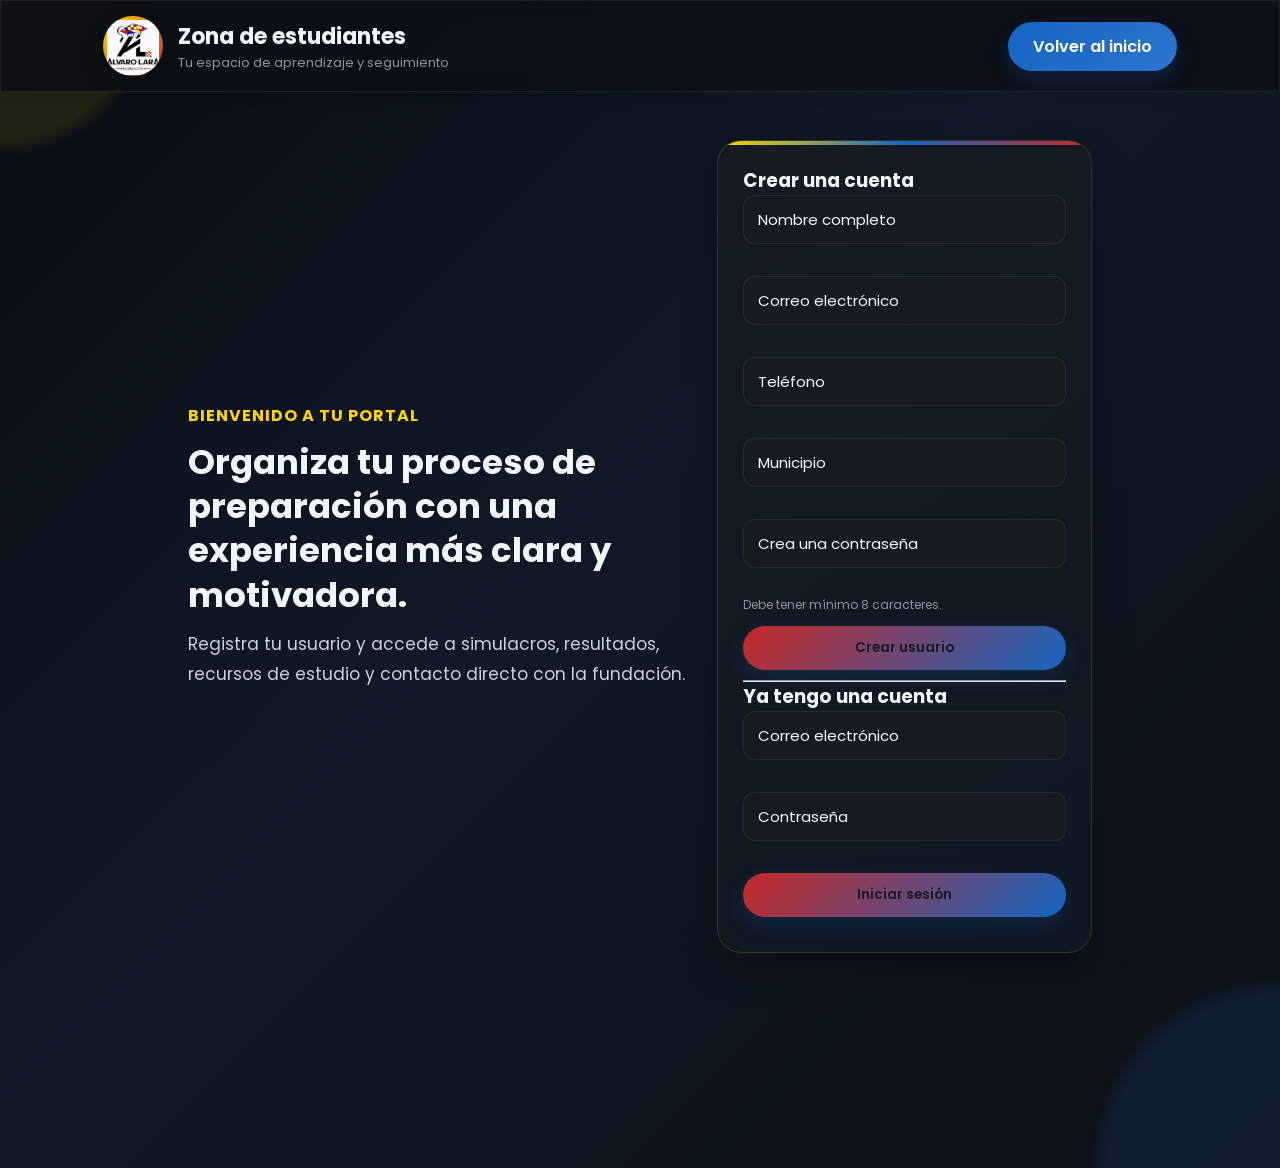
==== formulario.html @ b6578b0f "Primer commit" ====
<!DOCTYPE html>
<html lang="es">
<head>
    <meta charset="UTF-8">
    <meta name="viewport" content="width=device-width, initial-scale=1.0">
    <title>Mi Zona - Fundación Álvaro Lara</title>
    <link rel="stylesheet" href="style.css">
    <link href="https://fonts.googleapis.com/css2?family=Poppins:wght@300;400;500;600;700;800&display=swap" rel="stylesheet">
</head>
<body class="pagina-navegacion">

    <header class="header-navegacion">
        <div class="brand">
            <div class="brand-mark">
                <img src="imagenes/logo.png" alt="Fundación Álvaro Lara">
            </div>
            <div>
                <h1>Zona de estudiantes</h1>
                <p>Tu espacio de aprendizaje y seguimiento</p>
            </div>
        </div>

        <a href="Index.html" class="btn-nav">Volver al inicio</a>
    </header>

    <main class="dashboard-shell">

        <section class="hero-panel">
            <div class="hero-copy">
                <span>Bienvenido a tu portal</span>
                <h2>Organiza tu proceso de preparación con una experiencia más clara y motivadora.</h2>
                <p>Registra tu usuario y accede a simulacros, resultados, recursos de estudio y contacto directo con la fundación.</p>
            </div>

            <div class="registro-card">
                <h3>Crear una cuenta</h3>
                <form id="form-registro" class="form-registro">
                    <div class="input-group">
                        <input type="text" name="nombre" placeholder="Nombre completo">
                        <p class="field-error" data-error-for="nombre"></p>
                    </div>
                    <div class="input-group">
                        <input type="email" name="email" placeholder="Correo electrónico">
                        <p class="field-error" data-error-for="email"></p>
                    </div>
                    <div class="input-group">
                        <input type="tel" name="telefono" placeholder="Teléfono">
                        <p class="field-error" data-error-for="telefono"></p>
                    </div>
                    <div class="input-group">
                        <input type="text" name="municipio" placeholder="Municipio">
                        <p class="field-error" data-error-for="municipio"></p>
                    </div>
                    <div class="input-group">
                        <input type="password" name="password" placeholder="Crea una contraseña">
                        <p class="field-error" data-error-for="password"></p>
                    </div>
                    <small class="password-help">Debe tener mínimo 8 caracteres.</small>
                    <button type="submit">Crear usuario</button>
                </form>
                <p id="mensaje-registro" class="form-message"></p>
                <hr class="separador-login">
                <h3>Ya tengo una cuenta</h3>
                <form id="form-login" class="form-registro">
                    <div class="input-group">
                        <input type="email" name="email" placeholder="Correo electrónico" required>
                        <p class="field-error" data-error-for="login-email"></p>
                    </div>
                    <div class="input-group">
                        <input type="password" name="password" placeholder="Contraseña" required>
                        <p class="field-error" data-error-for="login-password"></p>
                    </div>
                    <button type="submit">Iniciar sesión</button>
                </form>
                <p id="mensaje-login" class="form-message"></p>
            </div>
        </section>

        <section id="panel-usuario" class="panel-usuario oculto">
            <div class="panel-head">
                <div>
                    <h3 id="bienvenida">Hola, estudiante</h3>
                    <p>Tu ruta de preparación está lista para comenzar.</p>
                </div>
                <button id="btn-cerrar-sesion" class="btn-secundario small">Cerrar sesión</button>
            </div>

            <nav class="panel-nav">
                <a href="#simulacros">Simulacros</a>
                <a href="#puntajes">Puntajes</a>
                <a href="#resultados">Resultados</a>
                <a href="#contactos">Contactos</a>
                <a href="#test">Zona de test</a>
            </nav>

            <div class="dashboard-grid">
                <article id="simulacros" class="dashboard-card">
                    <div class="card-icon">📝</div>
                    <h4>Simulacros</h4>
                    <ul>
                        <li>Simulacro 1 · Matemáticas</li>
                        <li>Simulacro 2 · Lectura crítica</li>
                        <li>Simulacro 3 · Ciencias</li>
                    </ul>
                </article>

                <article id="puntajes" class="dashboard-card">
                    <div class="card-icon">📊</div>
                    <h4>Puntajes</h4>
                    <div class="barra"><span style="width: 82%"></span></div>
                    <div class="barra"><span style="width: 76%"></span></div>
                    <div class="barra"><span style="width: 88%"></span></div>
                </article>

                <article id="resultados" class="dashboard-card">
                    <div class="card-icon">🏆</div>
                    <h4>Resultados</h4>
                    <p>Progreso académico: <strong>+18%</strong></p>
                    <p>Mejora en simulacros: <strong>4/5</strong></p>
                    <p>Rango de preparación: <strong>Avanzado</strong></p>
                </article>

                <article id="contactos" class="dashboard-card">
                    <div class="card-icon">📞</div>
                    <h4>Números de contacto</h4>
                    <p>WhatsApp: +57 321 937 1513</p>
                    <p>Correo: contacto@fundacionalvarolara.com</p>
                    <p>Ubicación: Tierralta, Córdoba</p>
                </article>

                <article id="test" class="dashboard-card wide">
                    <div class="card-icon">🧠</div>
                    <h4>Zona de test</h4>
                    <p>Prueba rápida de diagnóstico para medir tu nivel actual.</p>
                    <div class="test-box">
                        <span>Pregunta 1</span>
                        <p>¿Qué tema te gustaría reforzar hoy?</p>
                        <div class="test-tags">
                            <span>Matemáticas</span>
                            <span>Lectura</span>
                            <span>Ciencias</span>
                            <span>Inglés</span>
                            <span>sociales</span>
                        </div>
                    </div>
                </article>
            </div>
        </section>

    </main>

    <script src="script.js"></script>
</body>
</html>
---- style.css ----
/* =========================
   CONFIGURACIÓN GENERAL
========================= */

*{
margin:0;
padding:0;
box-sizing:border-box;
font-family:'Poppins',sans-serif;
scroll-behavior:smooth;
}

:root{

--rojo:#c62828;
--rojo2:#e53935;

--amarillo:#ffd600;

--azul:#1565c0;

--blanco:#fffdf8;
--blanco-suave:#f8f2e8;
--gris-claro:#f1e9dc;
--gris-texto:#5f5a51;

--negro:#212121;

}

body{

background:
radial-gradient(circle at top left, rgba(255,214,0,.08) 0 8%, transparent 9%),
radial-gradient(circle at bottom right, rgba(21,101,192,.10) 0 10%, transparent 11%),
linear-gradient(135deg, #0b0f16 0%, #111827 45%, #0d1117 100%);
color:#f0f6fc;
overflow-x:hidden;

}

.quiz-page{
  min-height:100vh;
  background:linear-gradient(135deg, #0f172a 0%, #111827 45%, #172554 100%);
}

.hidden{
  display:none !important;
}

img{

max-width:100%;
display:block;

}

a{

text-decoration:none;

}

section{

padding:100px 8%;

}

section:nth-of-type(even){

background:rgba(17,24,39,.72);

}

.panel-card.wide,
.subject-card,
.quiz-card,
.score-box,
.error-card{
  border:1px solid rgba(255,255,255,.12);
  box-shadow:0 20px 40px rgba(0,0,0,.18);
}

.subject-grid{
  display:grid;
  grid-template-columns:repeat(3, minmax(0, 1fr));
  gap:18px;
  margin-top:20px;
}

.subject-card{
  display:block;
  padding:20px;
  border-radius:20px;
  background:rgba(255,255,255,.06);
  color:#f8fafc;
  transition:transform .2s ease, background .2s ease;
}

.subject-card:hover{
  transform:translateY(-4px);
  background:rgba(255,255,255,.12);
}

.subject-card h4{
  margin:12px 0 8px;
}

.subject-card p{
  color:#cbd5e1;
  font-size:14px;
}

.quiz-main{
  padding:140px 6% 60px;
}

.quiz-card{
  max-width:900px;
  margin:0 auto;
  padding:32px;
  border-radius:24px;
  background:rgba(15,23,42,.92);
}

.quiz-badge{
  display:inline-block;
  padding:8px 14px;
  border-radius:999px;
  background:rgba(255,214,0,.16);
  color:#ffd600;
  margin-bottom:12px;
  font-weight:600;
}

.quiz-intro,
.quiz-container,
.quiz-results{
  display:flex;
  flex-direction:column;
  gap:18px;
}

.quiz-progress{
  width:100%;
  height:10px;
  background:rgba(255,255,255,.12);
  border-radius:999px;
  overflow:hidden;
}

.progress-bar{
  height:100%;
  width:0;
  background:linear-gradient(90deg, var(--amarillo), var(--azul));
  transition:width .3s ease;
}

.quiz-meta{
  display:flex;
  justify-content:space-between;
  color:#cbd5e1;
  font-size:14px;
}

.options-list{
  display:grid;
  gap:12px;
}

.option-item{
  display:flex;
  align-items:center;
  gap:10px;
  padding:14px 16px;
  border-radius:14px;
  background:rgba(255,255,255,.06);
  cursor:pointer;
}

.option-item input{
  accent-color:#ffd600;
}

.quiz-actions{
  display:flex;
  justify-content:flex-end;
}

.score-grid{
  display:grid;
  grid-template-columns:repeat(3, minmax(0, 1fr));
  gap:16px;
}

.score-box{
  padding:18px;
  border-radius:18px;
  background:rgba(255,255,255,.06);
  text-align:center;
}

.score-box strong{
  display:block;
  font-size:28px;
  color:#ffd600;
}

.wrong-list{
  display:grid;
  gap:10px;
}

.error-card{
  padding:16px;
  border-radius:16px;
  background:rgba(255,255,255,.05);
}

.wrong-answer{
  color:#ff8a80;
  font-weight:600;
}

.correct-answer{
  color:#86efac;
  font-weight:600;
}

.explanation{
  color:#cbd5e1;
  margin-top:8px;
  font-size:14px;
}

.success-message{
  color:#86efac;
  font-weight:600;
}

@media (max-width: 768px){
  .subject-grid,
  .score-grid{
    grid-template-columns:1fr;
  }

  .quiz-meta{
    flex-direction:column;
    gap:6px;
  }
}

/* =========================
   TITULOS
========================= */

.titulo-seccion{

text-align:center;
margin-bottom:60px;

}

.titulo-seccion span{

color:var(--rojo);
font-weight:600;
text-transform:uppercase;
letter-spacing:2px;

}

.titulo-seccion h2{

font-size:42px;
margin-top:10px;
color:#f0f6fc;

}

/* =========================
   NAVBAR
========================= */

header{

position:fixed;

top:0;
left:0;

width:100%;

display:flex;
justify-content:space-between;
align-items:center;

padding:15px 8%;

background:rgba(13,17,23,.92);
border:1px solid rgba(255,255,255,.08);
backdrop-filter:blur(10px);

box-shadow:0 10px 30px rgba(0,0,0,.35);

z-index:1000;

}

.logo{
width:78px;
height:78px;
padding:8px;
display:flex;
align-items:center;
justify-content:center;
border-radius:22px;
background:linear-gradient(135deg, rgba(255,214,0,.20), rgba(21,101,192,.18));
box-shadow:0 10px 24px rgba(0,0,0,.18);
}

.logo img{
height:100%;
width:100%;
object-fit:contain;
border-radius:16px;
}

nav ul{

display:flex;
list-style:none;

}

nav ul li{

margin-left:30px;

}

nav ul li a{

color:#c9d1d9;

font-weight:500;

transition:.3s;

}

nav ul li a:hover{

color:#ffd600;

}

.btn-nav{

background:linear-gradient(135deg, var(--azul), #2d74d0);

padding:12px 25px;

border-radius:50px;

color:white;

font-weight:600;

transition:.3s;

box-shadow:0 10px 20px rgba(21, 101, 192, .2);

}

.btn-nav:hover{

transform:translateY(-3px);

}

/* =========================
   HERO
========================= */

.hero{

height:100vh;

display:flex;
align-items:center;
justify-content:center;

position:relative;

overflow:hidden;

padding:0;

}

.hero-slider{

position:absolute;

width:100%;
height:100%;

top:0;
left:0;

z-index:1;

}

.hero-slider img{

position:absolute;

width:100%;
height:100%;

object-fit:cover;

opacity:0;

transition:opacity 1.2s ease-in-out;

}

.hero-slider img.active{

opacity:1;

}

.hero-overlay{

position:absolute;

width:100%;
height:100%;

background:rgba(0,0,0,.55);

z-index:2;

}

.hero-controls{

position:absolute;

bottom:30px;

left:50%;

transform:translateX(-50%);

display:flex;

gap:12px;

z-index:3;

}

.hero-control{

width:48px;

height:48px;

border:1px solid rgba(255,214,0,.24);

border-radius:50%;

background:rgba(21,101,192,.16);

backdrop-filter:blur(8px);

color:white;

font-size:18px;

cursor:pointer;

box-shadow:0 8px 20px rgba(0,0,0,.25);

transition:all .3s ease;

}

.hero-control:hover{

background:linear-gradient(135deg, var(--amarillo), var(--rojo));

color:#111;

transform:translateY(-2px) scale(1.05);

box-shadow:0 10px 25px rgba(0,0,0,.3);

}

.hero-content{

position:relative;

z-index:3;

text-align:center;

max-width:850px;

color:white;

}

.hero-content span{

color:var(--amarillo);

font-weight:600;

}

.hero-content h1{

font-size:65px;

margin:20px 0;

}

.hero-content p{

font-size:20px;

line-height:1.8;

margin-bottom:30px;

}

.hero-buttons{

display:flex;

justify-content:center;

gap:20px;

}

.btn-principal{

background:linear-gradient(135deg, var(--amarillo), #ffe04d);

color:#111;

padding:15px 35px;

border-radius:50px;

font-weight:700;

box-shadow:0 10px 20px rgba(255,214,0,.25);

transition:all .3s ease;

}

.btn-principal:hover{

transform:translateY(-3px);

box-shadow:0 14px 25px rgba(255,214,0,.35);

}

.btn-secundario{

background:linear-gradient(135deg, var(--azul), #2d74d0);

color:white;

padding:15px 35px;

border-radius:50px;

font-weight:700;

box-shadow:0 10px 20px rgba(21,101,192,.2);

transition:all .3s ease;

}

.btn-secundario:hover{

transform:translateY(-3px);

box-shadow:0 14px 25px rgba(21,101,192,.28);

}

/* =========================
   GALERIA
========================= */

.galeria{

background:linear-gradient(180deg, rgba(13,17,23,.85), rgba(17,24,39,.95));

overflow:hidden;

}

.slider-galeria{

width:100%;

overflow:hidden;

margin-top:40px;

}

.slide-track{

display:flex;

width:calc(350px * 12);

animation:scroll 35s linear infinite;

}

.slide-track img{

width:320px;

height:220px;

object-fit:cover;

border-radius:20px;

margin:0 15px;

box-shadow:0 10px 25px rgba(0,0,0,.15);

transition:.4s;

}

.slide-track img:hover{

transform:scale(1.05);

}

@keyframes scroll{

0%{

transform:translateX(0);

}

100%{

transform:translateX(calc(-350px * 6));

}

}

/* =========================
   ESTADISTICAS
========================= */

.estadisticas{

background:linear-gradient(135deg, rgba(198,40,40,.95), rgba(21,101,192,.95));

display:grid;

grid-template-columns:
repeat(auto-fit,minmax(220px,1fr));

gap:30px;

}

.estadistica{

background:rgba(13,17,23,.9);

padding:40px 20px;

border-radius:24px;

text-align:center;

box-shadow:0 12px 30px rgba(0,0,0,.25);

border:1px solid rgba(255,255,255,.08);

}

.estadistica h3{

font-size:50px;

color:#ffd600;

margin-bottom:10px;

}

.estadistica p{

font-weight:600;
color:#c9d1d9;

}
/* =========================
   NOSOTROS
========================= */

.nosotros{

background:linear-gradient(135deg, rgba(13,17,23,.95), rgba(17,24,39,.95));

}

.contenedor-nosotros{

display:flex;

align-items:center;

justify-content:space-between;

gap:60px;

}

.texto-nosotros{

flex:1;

}

.texto-nosotros span{

color:var(--rojo);

font-weight:600;

text-transform:uppercase;

}

.texto-nosotros h2{

font-size:45px;

margin:15px 0;
color:#f0f6fc;

}

.texto-nosotros p{

font-size:18px;

line-height:1.9;

margin-bottom:20px;

color:#c9d1d9;

}

.imagen-nosotros{

flex:1;

}

.imagen-nosotros img{

width:100%;

border-radius:25px;

box-shadow:0 18px 35px rgba(0,0,0,.25);

border:6px solid rgba(255,255,255,.08);

}

/* =========================
   PROGRAMAS
========================= */

.programas{

background:linear-gradient(135deg, rgba(13,17,23,.95), rgba(17,24,39,.95));

}

.contenedor-programas{

display:grid;

grid-template-columns:
repeat(auto-fit,minmax(280px,1fr));

gap:30px;

}

.programa-card{

background:linear-gradient(145deg, #161b22, #0f1722);

padding:40px 30px;

border-radius:28px;

text-align:center;

transition:all .4s ease;

box-shadow:0 14px 35px rgba(0,0,0,.25);

border:1px solid rgba(255,255,255,.08);

position:relative;

overflow:hidden;

}

.programa-card::before{

content:"";

position:absolute;

top:0;
left:0;

width:100%;
height:4px;

background:linear-gradient(90deg, var(--amarillo), var(--rojo));

}

.programa-card:hover{

transform:translateY(-10px);

box-shadow:0 18px 40px rgba(0,0,0,.12);

}

.programa-card .icono{

font-size:50px;

margin-bottom:20px;

background:linear-gradient(135deg, rgba(255,214,0,.18), rgba(21,101,192,.20));

width:70px;
height:70px;

border-radius:50%;

display:grid;
place-items:center;

margin-inline:auto;

}

.programa-card h3{

font-size:25px;

margin-bottom:15px;

color:#f0f6fc;

}

.programa-card p{

line-height:1.8;

color:#c9d1d9;

}

/* =========================
   COMO APRENDEMOS
========================= */

.aprendemos{

background:rgba(13,17,23,.8);

}

.linea-tiempo{

display:grid;

grid-template-columns:
repeat(auto-fit,minmax(250px,1fr));

gap:25px;

margin-top:50px;

}

.paso{

background:linear-gradient(145deg, #161b22, #0f1722);

padding:35px;

border-radius:25px;

text-align:center;

box-shadow:0 10px 20px rgba(0,0,0,.22);

position:relative;

transition:.4s;

border:1px solid rgba(255,255,255,.08);

}

.paso:hover{

transform:translateY(-10px);

}

.numero{

width:70px;
height:70px;

margin:auto;

display:flex;

align-items:center;
justify-content:center;

background:linear-gradient(135deg, var(--amarillo), var(--rojo));

color:#0d1117;

font-size:25px;
font-weight:bold;

border-radius:50%;

margin-bottom:20px;

}

.paso h3{

margin-bottom:15px;

font-size:24px;
color:#f0f6fc;

}

.paso p{

color:#c9d1d9;

line-height:1.7;

}

/* =========================
   ELEGIRNOS
========================= */

.elegirnos{

background:linear-gradient(135deg, rgba(198,40,40,.95), rgba(21,101,192,.95));

color:white;

}

.elegirnos .titulo-seccion span{

color:var(--amarillo);

}

.elegirnos .titulo-seccion h2{

color:white;

}

.contenedor-elegirnos{

display:grid;

grid-template-columns:
repeat(auto-fit,minmax(250px,1fr));

gap:25px;

}

.ventaja{

background:rgba(13,17,23,.9);

color:#f0f6fc;

padding:35px;

border-radius:25px;

text-align:center;

transition:.4s;

border:1px solid rgba(255,255,255,.08);

}

.ventaja:hover{

transform:translateY(-10px);

}

.ventaja .icono{

font-size:50px;

margin-bottom:20px;

}

.ventaja h3{

margin-bottom:15px;

font-size:22px;

}

.ventaja p{

line-height:1.7;

color:#c9d1d9;

}
/* =========================
   RESULTADOS
========================= */

.resultados{

background:linear-gradient(135deg, rgba(13,17,23,.95), rgba(17,24,39,.95));

}

.contenedor-resultados{

display:grid;

grid-template-columns:
repeat(auto-fit,minmax(220px,1fr));

gap:30px;

}

.resultado-card{

background:linear-gradient(145deg, #161b22, #0f1722);

padding:40px;

text-align:center;

border-radius:25px;

box-shadow:0 10px 20px rgba(0,0,0,.22);

transition:.4s;

border-bottom:8px solid var(--amarillo);

border:1px solid rgba(255,255,255,.08);

}

.resultado-card:hover{

transform:translateY(-10px);

}

.resultado-card h3{

font-size:60px;

color:#ffd600;

margin-bottom:10px;

}

.resultado-card p{

font-size:18px;

font-weight:600;
color:#c9d1d9;

}

/* =========================
   TESTIMONIOS
========================= */

.testimonios{

background:rgba(13,17,23,.8);

}

.contenedor-testimonios{

display:grid;

grid-template-columns:
repeat(auto-fit,minmax(300px,1fr));

gap:30px;

}

.testimonio{

background:linear-gradient(145deg, #161b22, #0f1722);

padding:35px;

border-radius:25px;

box-shadow:0 10px 20px rgba(0,0,0,.22);

transition:.4s;

border:1px solid rgba(255,255,255,.08);

}

.testimonio:hover{

transform:translateY(-10px);

}

.testimonio p{

font-style:italic;

line-height:1.8;

margin-bottom:20px;
color:#c9d1d9;

}

.testimonio h4{

color:#ffd600;

}

/* =========================
   FAQ
========================= */

.faq{

background:rgba(13,17,23,.8);

}

.faq-container{

max-width:900px;

margin:auto;

}

.faq details{

background:linear-gradient(145deg, #161b22, #0f1722);

margin-bottom:20px;

padding:20px;

border-radius:15px;

box-shadow:0 5px 10px rgba(0,0,0,.15);

border:1px solid rgba(255,255,255,.08);

}

.faq summary{

cursor:pointer;

font-weight:600;

font-size:18px;
color:#f0f6fc;

}

.faq p{

margin-top:15px;

line-height:1.7;

color:#c9d1d9;

}

/* =========================
   CONTACTO
========================= */

.contacto{

background:linear-gradient(135deg, #0f1722 0%, #111827 100%);

}

.contenedor-contacto{

display:grid;

grid-template-columns:
1fr 1fr;

gap:50px;

}

.formulario{

display:flex;

flex-direction:column;

gap:20px;

background:rgba(13,17,23,.92);

padding:28px;

border-radius:24px;

border:1px solid rgba(255,255,255,.08);

box-shadow:0 16px 35px rgba(0,0,0,.28);

}

.formulario-header{

display:flex;

align-items:center;

gap:14px;

margin-bottom:6px;

}

.formulario-icono{

width:48px;

height:48px;

border-radius:14px;

display:grid;

place-items:center;

font-size:22px;

background:linear-gradient(135deg, var(--amarillo), var(--rojo));

box-shadow:0 8px 18px rgba(255,214,0,.2);

}

.formulario-header h3{

margin:0;

color:#f0f6fc;

font-size:20px;

}

.formulario-header p{

margin:3px 0 0;

color:#8b949e;

font-size:14px;

}

.formulario input,
.formulario textarea{

padding:15px;

border:1px solid rgba(255,255,255,.08);

background:#161b22;

color:#f0f6fc;

border-radius:12px;

font-size:16px;

outline:none;

}

.formulario input::placeholder,
.formulario textarea::placeholder{

color:#8b949e;

}

.formulario input:-webkit-autofill,
.formulario input:-webkit-autofill:hover,
.formulario input:-webkit-autofill:focus,
.formulario textarea:-webkit-autofill{

-webkit-text-fill-color:#f0f6fc !important;

-webkit-box-shadow:0 0 0 1000px #161b22 inset !important;

box-shadow:0 0 0 1000px #161b22 inset !important;

border:1px solid rgba(255,255,255,.08);

transition:background-color 9999s ease-in-out 0s;

caret-color:#ffd600;

}

.formulario input:focus,
.formulario textarea:focus{

border-color:var(--azul);

box-shadow:0 0 0 3px rgba(21,101,192,.2);

}

.formulario button{

background:linear-gradient(135deg, var(--rojo), var(--azul));

color:white;

border:none;

padding:15px;

font-size:18px;

font-weight:600;

border-radius:12px;

cursor:pointer;

transition:.3s;

box-shadow:0 10px 20px rgba(21,101,192,.2);

}

.formulario button:hover{

transform:translateY(-3px);

}

.info-contacto{

padding:24px;

background:rgba(13,17,23,.85);

border-radius:24px;

border:1px solid rgba(255,255,255,.08);

box-shadow:0 16px 35px rgba(0,0,0,.28);

}

.info-contacto h3{

margin-bottom:20px;

color:#f0f6fc;

}

.info-contacto p{

margin-bottom:15px;

font-size:17px;

color:#c9d1d9;

}

.redes-sociales{

display:flex;

flex-wrap:wrap;

gap:15px;

margin-top:20px;

}

.redes-sociales a{

background:linear-gradient(135deg, var(--amarillo), var(--rojo));

color:#0d1117;

padding:10px 18px;

border-radius:30px;

font-weight:600;

}

/* =========================
   FOOTER
========================= */

footer{

background:#111;

color:white;

padding:70px 8% 20px;

}

.footer-contenido{

display:grid;

grid-template-columns:
repeat(auto-fit,minmax(250px,1fr));

gap:40px;

}

.footer-logo img{

height:80px;

margin-bottom:15px;

}

.footer-links,
.footer-redes{

display:flex;

flex-direction:column;

}

.footer-links a,
.footer-redes a{

color:#ddd;

margin-bottom:10px;

transition:.3s;

}

.footer-links a:hover,
.footer-redes a:hover{

color:var(--amarillo);

}

.footer-copy{

text-align:center;

margin-top:40px;

padding-top:20px;

border-top:1px solid rgba(255,255,255,.15);

}

/* =========================
   NUEVA PÁGINA DE NAVEGACIÓN
========================= */

body.pagina-navegacion{
background:
radial-gradient(circle at top left, rgba(255,214,0,.10) 0 8%, transparent 9%),
radial-gradient(circle at bottom right, rgba(21,101,192,.14) 0 10%, transparent 11%),
linear-gradient(135deg, #090d13 0%, #111827 45%, #0d1117 100%);
color:#f0f6fc;
}

.header-navegacion{
padding:25px 8%;
display:flex;
align-items:center;
justify-content:space-between;
gap:20px;
background:rgba(13,17,23,.92);
border:1px solid rgba(255,255,255,.08);
backdrop-filter:blur(10px);
box-shadow:0 10px 30px rgba(0,0,0,.35);
}

.brand{
display:flex;
align-items:center;
gap:15px;
}

.brand-mark{
width:60px;
height:60px;
border-radius:50%;
display:grid;
place-items:center;
background:linear-gradient(135deg, var(--amarillo), var(--rojo));
padding:4px;
box-shadow:0 8px 20px rgba(0,0,0,.2);
overflow:hidden;
}

.brand-mark img{
width:100%;
height:100%;
object-fit:contain;
}

.brand h1{
font-size:22px;
margin:0;
color:#f0f6fc;
}

.brand p{
font-size:13px;
color:#8b949e;
margin:0;
}

.dashboard-shell{
padding:40px 8% 80px;
}

.hero-panel{
display:grid;
grid-template-columns:1.2fr .9fr;
gap:30px;
align-items:center;
margin-bottom:35px;
}

.hero-copy span{
color:#ffd600;
font-weight:700;
text-transform:uppercase;
letter-spacing:1px;
}

.hero-copy h2{
font-size:34px;
margin:12px 0;
line-height:1.3;
color:#f0f6fc;
}

.hero-copy p{
font-size:17px;
line-height:1.8;
color:#c9d1d9;
max-width:650px;
}

.registro-card,
.dashboard-card{
background:linear-gradient(145deg, #161b22, #0f1722);
border-radius:24px;
padding:25px;
box-shadow:0 16px 35px rgba(0,0,0,.28);
border:1px solid rgba(255,214,0,.14);
position:relative;
overflow:hidden;
color:#f0f6fc;
}

.registro-card::before,
.dashboard-card::before{
content:"";
position:absolute;
top:0;
left:0;
width:100%;
height:4px;
background:linear-gradient(90deg, var(--amarillo), var(--azul), var(--rojo));
}

.form-registro{
display:flex;
flex-direction:column;
gap:12px;
}

.input-group{
display:flex;
flex-direction:column;
gap:6px;
}

.form-registro input{
padding:12px 14px;
border:1px solid rgba(255,255,255,.08);
border-radius:12px;
font-size:15px;
background:#161b22;
color:#f0f6fc;
outline:none;
transition:background .2s ease, border-color .2s ease, box-shadow .2s ease;
-webkit-text-fill-color:#f0f6fc;
caret-color:#ffd600;
}

.form-registro input.input-error{
border-color:#ff8a80;
box-shadow:0 0 0 2px rgba(255,138,128,.2);
}

.field-error{
min-height:14px;
font-size:12px;
color:#ff8a80;
margin-left:2px;
}

.form-registro input::placeholder{
color:#6e7b8e;
}

.form-registro input:-webkit-autofill,
.form-registro input:-webkit-autofill:hover,
.form-registro input:-webkit-autofill:focus,
.form-registro input:-webkit-autofill:active{

    -webkit-text-fill-color:#f0f6fc !important;

    -webkit-box-shadow:0 0 0px 1000px #161b22 inset !important;

    box-shadow:0 0 0px 1000px #161b22 inset !important;

    border:1px solid rgba(255,255,255,.08);

    transition:background-color 9999s ease-in-out 0s;

    caret-color:#ffd600;
}

.form-registro button,
.btn-secundario.small{
border:none;
padding:12px 16px;
border-radius:999px;
background:linear-gradient(135deg, var(--rojo), var(--azul));
color:#161b22;
cursor:pointer;
font-weight:600;
transition:.3s;
box-shadow:0 8px 20px rgba(21,101,192,.2);
}

.form-registro button:hover,
.btn-secundario.small:hover{
transform:translateY(-2px);
}

.form-message{
margin-top:10px;
font-size:14px;
color:#ffd600;
}

.password-help{
font-size:12px;
color:#8b949e;
margin-top:-4px;
}

.panel-usuario{margin-top:10px;}

.panel-head{
display:flex;
align-items:center;
justify-content:space-between;
gap:20px;
margin-bottom:20px;
}

.panel-head h3{margin:0;color:#f0f6fc;}

.panel-head p{color:#8b949e;margin:6px 0 0;}

.panel-nav{
display:flex;
flex-wrap:wrap;
gap:12px;
margin-bottom:25px;
}

.panel-nav a{
background:#21262d;
color:#c9d1d9;
padding:10px 14px;
border-radius:999px;
border:1px solid rgba(255,255,255,.06);
box-shadow:0 8px 20px rgba(0,0,0,.15);
font-weight:600;
transition:.3s;
}

.panel-nav a:hover{
transform:translateY(-2px);
color:#ffd600;
}

.dashboard-grid{
display:grid;
grid-template-columns:repeat(2, minmax(240px, 1fr));
gap:22px;
}

.dashboard-card{position:relative;}

.dashboard-card.wide{grid-column:span 2;}

.card-icon{font-size:30px;margin-bottom:12px;}

.dashboard-card h4{margin-bottom:10px;}

.dashboard-card ul{padding-left:18px;color:#c9d1d9;line-height:1.8;}

.barra{
height:10px;
background:#1f2937;
border-radius:999px;
overflow:hidden;
margin-bottom:10px;
}

.barra span{
display:block;
height:100%;
background:linear-gradient(90deg, var(--amarillo), var(--azul), var(--rojo));
border-radius:999px;
}

.test-box{
margin-top:12px;
padding:14px;
background:#1c2430;
border-radius:14px;
border:1px solid rgba(255,255,255,.06);
}

.test-tags{display:flex;flex-wrap:wrap;gap:8px;margin-top:10px;}

.test-tags span{
padding:8px 10px;
border-radius:999px;
background:#21262d;
font-size:13px;
color:#202122;
}

.oculto{display:none;}

.whatsapp-float{

position:fixed;

right:25px;

bottom:25px;

width:65px;
height:65px;

background:#25D366;

color:white;

display:flex;

justify-content:center;
align-items:center;

font-size:30px;

border-radius:50%;

box-shadow:0 10px 20px rgba(0,0,0,.2);

z-index:999;

transition:.3s;

}

.whatsapp-float:hover{

transform:scale(1.1);

}

/* =========================
   PANEL DE ESTUDIANTES
========================= */

body.pagina-panel{
background:
radial-gradient(circle at top left, rgba(255,214,0,.10) 0 8%, transparent 9%),
radial-gradient(circle at bottom right, rgba(21,101,192,.14) 0 10%, transparent 11%),
linear-gradient(135deg, #090d13 0%, #111827 45%, #0d1117 100%);
color:#f0f6fc;
}

.header-panel{
padding:30px 8%;
display:flex;
align-items:center;
justify-content:space-between;
gap:20px;
background:rgba(13,17,23,.92);
border:1px solid rgba(255,255,255,.08);
backdrop-filter:blur(10px);
box-shadow:0 10px 30px rgba(0,0,0,.35);
flex-wrap:wrap;
}

.brand-panel{
display:flex;
align-items:center;
gap:15px;
min-width:0;
flex:1;
}

.brand-panel h1{
font-size:22px;
margin:0;
white-space:nowrap;
color:#f0f6fc;
}

.brand-panel p{
margin:4px 0 0;
font-size:14px;
color:#8b949e;
}

.panel-main{
padding:50px 8% 90px;
}

.panel-hero{
display:flex;
align-items:center;
justify-content:space-between;
gap:20px;
margin-bottom:30px;
padding:32px 32px;
background:linear-gradient(135deg, #161b22, #0f1722);
border:1px solid rgba(255,255,255,.08);
border-radius:24px;
box-shadow:0 12px 30px rgba(0,0,0,.28);
flex-wrap:wrap;
}

.panel-quickbar{
display:flex;
gap:10px;
flex-wrap:wrap;
}

.panel-quickbar a{
background:#21262d;
padding:10px 14px;
border-radius:999px;
color:#c9d1d9;
border:1px solid rgba(255,255,255,.06);
font-weight:600;
}

.panel-layout{
display:grid;
grid-template-columns:220px 1fr;
gap:24px;
align-items:start;
}

.panel-sidebar{
background:rgba(13,17,23,.9);
padding:20px;
border-radius:24px;
border:1px solid rgba(255,255,255,.08);
box-shadow:0 12px 30px rgba(0,0,0,.28);
height:max-content;
}

.panel-sidebar h3{margin-bottom:14px;color:#f0f6fc;}

.panel-sidebar a{
display:block;
margin-bottom:10px;
color:#8b949e;
font-weight:600;
}

.panel-sidebar a:hover{color:#ffd600;}

.panel-content{display:flex;flex-direction:column;gap:20px;}

.panel-hero span{
color:#ffd600;
font-weight:700;
text-transform:uppercase;
letter-spacing:1px;
}

.panel-hero h2{
font-size:34px;
margin:12px 0;
line-height:1.3;
color:#f0f6fc;
}

.panel-hero p{
font-size:17px;
line-height:1.8;
color:#c9d1d9;
}

.panel-card{
background:linear-gradient(145deg, #161b22, #0f1722);
border-radius:24px;
padding:24px;
box-shadow:0 16px 35px rgba(0,0,0,.28);
border:1px solid rgba(255,214,0,.14);
position:relative;
overflow:hidden;
color:#f0f6fc;
}

.panel-card::before{
content:"";
position:absolute;
top:0;
left:0;
width:100%;
height:4px;
background:linear-gradient(90deg, var(--amarillo), var(--azul), var(--rojo));
}

.panel-card h3{color:#f0f6fc;}
.panel-card p{color:#c9d1d9;}
.panel-card.destaque{background:linear-gradient(135deg, #1c2430, #111827);}

.progreso-circle{
width:110px;
height:110px;
border-radius:50%;
display:grid;
place-items:center;
margin:15px 0;
font-size:28px;
font-weight:700;
color:white;
background:conic-gradient(var(--azul) 0 82%, #e9dfce 82% 100%);
}

.panel-grid{
display:grid;
grid-template-columns:repeat(2, minmax(240px, 1fr));
gap:22px;
}

.mini-btn{
display:inline-block;
margin-top:14px;
padding:10px 14px;
border-radius:999px;
background:linear-gradient(135deg, var(--rojo), var(--azul));
color:white;
font-weight:600;
text-decoration:none;
box-shadow:0 8px 20px rgba(21,101,192,.2);
}

.panel-section{margin-top:10px;}

.panel-card.wide{padding:28px;}

.test-area{
display:grid;
gap:12px;
margin-top:16px;
}

.test-item{
display:flex;
gap:12px;
align-items:center;
padding:12px 14px;
border-radius:14px;
background:#1c2430;
border:1px solid rgba(255,255,255,.06);
color:#d0d7de;
}

.test-item span{
width:34px;
height:34px;
border-radius:50%;
display:grid;
place-items:center;
background:linear-gradient(135deg, var(--amarillo), var(--rojo));
color:#0d1117;
font-weight:700;
}

/* =========================
   RESPONSIVE
========================= */

@media(max-width:991px){

.hero-content h1{

font-size:45px;

}

.contenedor-nosotros{

flex-direction:column;

}

.contenedor-contacto{

grid-template-columns:1fr;

}

header{

flex-direction:column;

padding:15px;

}

nav ul{

margin:20px 0;

flex-wrap:wrap;

justify-content:center;

}

}

@media(max-width:768px){

.hero-content h1{

font-size:35px;

}

.hero-content p{

font-size:16px;

}

.hero-buttons{

flex-direction:column;

align-items:center;

}

.titulo-seccion h2{

font-size:32px;

}

section{

padding:80px 5%;

}

}

@media(max-width:500px){

.logo img{

height:55px;

}

.resultado-card h3{

font-size:45px;

}

.estadistica h3{

font-size:40px;

}

}
.volver-arriba{

position:fixed;

bottom:100px;

right:25px;

width:55px;
height:55px;

background:#c62828;

color:white;

display:none;

justify-content:center;
align-items:center;

border-radius:50%;

cursor:pointer;

font-size:25px;

z-index:999;

}
/* BOTÓN VOLVER ARRIBA */

.volver-arriba{

position:fixed;

bottom:100px;

right:25px;

width:55px;
height:55px;

background:#c62828;

color:white;

display:none;

justify-content:center;
align-items:center;

border-radius:50%;

cursor:pointer;

font-size:25px;

font-weight:bold;

box-shadow:0 5px 15px rgba(0,0,0,.2);

z-index:999;

transition:.3s;

}

.volver-arriba:hover{

transform:scale(1.1);

}

/* =========================
   RETO DIARIO
========================= */

.quiz-page{
    background:#0f172a;
    min-height:100vh;
    font-family:'Poppins',sans-serif;
    color:#fff;
    display:flex;
    justify-content:center;
    align-items:center;
    padding:40px 20px;
}

.quiz-wrapper{
    width:100%;
    max-width:900px;
    background:#1e293b;
    border-radius:20px;
    padding:40px;
    box-shadow:0 15px 35px rgba(0,0,0,.4);
    border:1px solid rgba(255,255,255,.08);
}

.quiz-wrapper h1{
    text-align:center;
    color:#facc15;
    font-size:2.3rem;
    margin-bottom:15px;
}

.quiz-wrapper p{
    text-align:center;
    color:#cbd5e1;
    margin-bottom:35px;
}

#question{
    font-size:1.4rem;
    margin-bottom:25px;
    line-height:1.6;
    color:#fff;
}

#answers{
    display:flex;
    flex-direction:column;
    gap:15px;
}

.option{
    width:100%;
    padding:18px;
    background:#273549;
    border:2px solid transparent;
    border-radius:12px;
    color:#fff;
    cursor:pointer;
    font-size:1rem;
    transition:.3s;
    text-align:left;
}

.option:hover{
    background:#334155;
    border-color:#3b82f6;
    transform:translateX(6px);
}

.option:disabled{
    cursor:default;
}

.option.correcta{
    background:#14532d;
    border-color:#22c55e;
}

.option.incorrecta{
    background:#7f1d1d;
    border-color:#ef4444;
}

#nextBtn{
    margin-top:30px;
    width:100%;
    padding:16px;
    border:none;
    border-radius:12px;
    background:#dc2626;
    color:#fff;
    font-size:1rem;
    font-weight:600;
    cursor:pointer;
    transition:.3s;
}

#nextBtn:hover{
    background:#b91c1c;
}

#nextBtn:disabled{
    background:#475569;
    cursor:not-allowed;
}

#resultado{
    animation:aparecer .5s ease;
}

#score{
    text-align:center;
    font-size:2rem;
    color:#22c55e;
    margin:20px 0;
}

.error-card{
    background:#273549;
    border-left:5px solid #dc2626;
    padding:18px;
    border-radius:12px;
    margin-bottom:18px;
}

.error-card h4{
    margin-bottom:12px;
    color:#facc15;
}

.error-card p{
    text-align:left;
    margin:8px 0;
    color:#e2e8f0;
}

.error-card b{
    color:#60a5fa;
}

#resultado button{
    width:100%;
    margin-top:25px;
    padding:15px;
    border:none;
    border-radius:12px;
    background:#2563eb;
    color:#fff;
    font-size:1rem;
    font-weight:600;
    cursor:pointer;
    transition:.3s;
}

#resultado button:hover{
    background:#1d4ed8;
}

@keyframes aparecer{

    from{
        opacity:0;
        transform:translateY(25px);
    }

    to{
        opacity:1;
        transform:translateY(0);
    }

}

@media(max-width:768px){

.quiz-wrapper{

padding:25px;

}

.quiz-wrapper h1{

font-size:1.8rem;

}

#question{

font-size:1.15rem;

}

.option{

font-size:.95rem;

padding:15px;

}

}

.puntaje-item{
    background:#1d232c;
    border:1px solid rgba(255,255,255,.08);
    border-radius:12px;
    padding:14px;
    margin-top:12px;
    color:#fff;
    transition:.3s;
}

.puntaje-item:hover{
    transform:translateY(-3px);
    border-color:#e63946;
}

.puntaje-item strong{
    color:#ffd166;
    font-size:1rem;
}

.puntaje-item small{
    color:#9aa4b2;
}
/* Recursos y encabezados del panel */
.header-panel{
    position:relative;
    top:auto;
    left:auto;
    width:100%;
    z-index:10;
}

.recursos-lista,
.recursos-listas{
    display:grid;
    gap:12px;
    margin-top:18px;
}

.recurso-item{
    display:flex;
    align-items:center;
    justify-content:space-between;
    gap:14px;
    min-height:58px;
    padding:15px 18px;
    border:1px solid rgba(255,255,255,.12);
    border-radius:14px;
    background:linear-gradient(135deg, rgba(21,101,192,.22), rgba(198,40,40,.18));
    color:#f8fafc;
    font-weight:600;
    line-height:1.35;
    transition:transform .2s ease, border-color .2s ease, box-shadow .2s ease;
}

.recurso-item::after{
    content:'→';
    display:grid;
    place-items:center;
    width:30px;
    height:30px;
    flex:0 0 30px;
    border-radius:50%;
    background:var(--amarillo);
    color:#111827;
    font-size:20px;
    font-weight:800;
}

.recurso-item:hover,
.recurso-item:focus-visible{
    transform:translateY(-3px);
    border-color:var(--amarillo);
    box-shadow:0 12px 25px rgba(0,0,0,.26);
    outline:none;
}

.recursos-lista .recurso-item:first-child{
    background:linear-gradient(135deg, var(--rojo), var(--azul));
}

@media (max-width:600px){
    .header-panel{
        padding:20px 5%;
    }

    .brand-panel h1{
        white-space:normal;
    }

    .panel-main{
        padding:28px 5% 60px;
    }

    .recurso-item{
        padding:14px;
        font-size:14px;
    }
}
.reto-actions{display:flex;flex-wrap:wrap;gap:12px;margin-top:25px}.reto-actions button,.reto-actions .btn-principal{flex:1;min-width:180px;margin-top:0}.reto-actions .btn-principal{display:flex;align-items:center;justify-content:center}
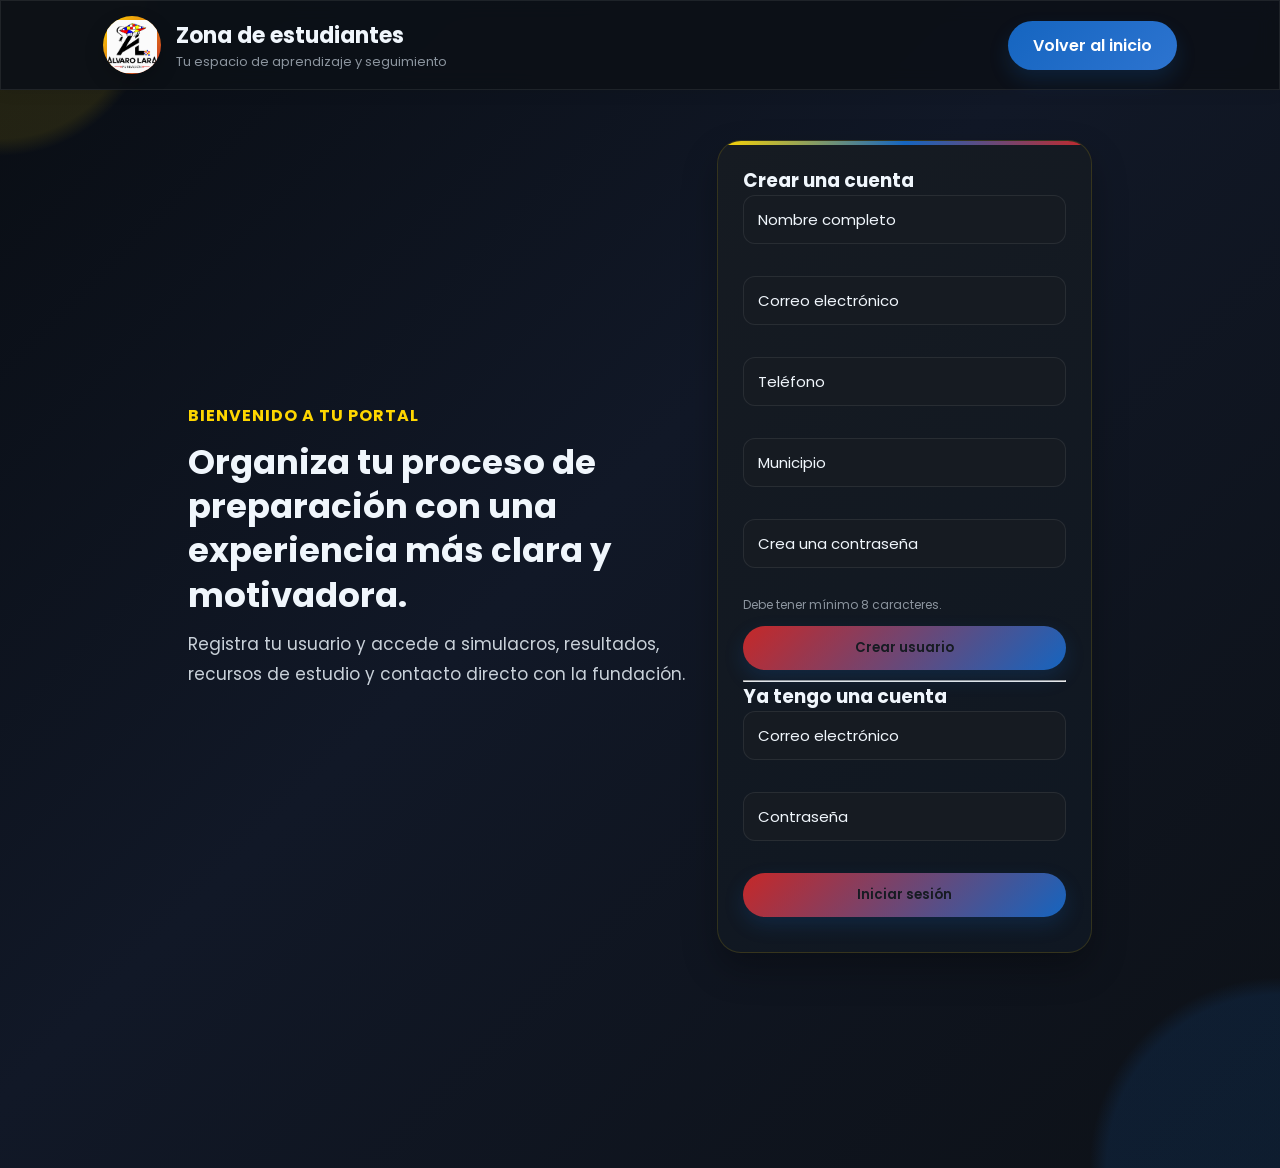
==== commit 2e8b3a75: "Agregar favicon" ====
--- a/formulario.html
+++ b/formulario.html
@@ -6,6 +6,8 @@
     <title>Mi Zona - Fundación Álvaro Lara</title>
     <link rel="stylesheet" href="style.css">
     <link href="https://fonts.googleapis.com/css2?family=Poppins:wght@300;400;500;600;700;800&display=swap" rel="stylesheet">
+
+    <link rel="icon" type="image/png" href="favicon.png">
 </head>
 <body class="pagina-navegacion">
 
--- a/style.css
+++ b/style.css
@@ -2594,3 +2594,1596 @@
     }
 }
 .reto-actions{display:flex;flex-wrap:wrap;gap:12px;margin-top:25px}.reto-actions button,.reto-actions .btn-principal{flex:1;min-width:180px;margin-top:0}.reto-actions .btn-principal{display:flex;align-items:center;justify-content:center}
+
+/* =========================
+   RESPONSIVE FORMULARIO MÓVIL
+========================= */
+
+@media (max-width: 768px){
+
+    body.pagina-navegacion{
+        overflow-x:hidden;
+    }
+
+    .header-navegacion{
+        position:relative;
+        padding:15px 5%;
+        flex-direction:column;
+        align-items:stretch;
+        gap:15px;
+    }
+
+    .brand{
+        width:100%;
+        align-items:center;
+    }
+
+    .brand-mark{
+        width:50px;
+        height:50px;
+        flex-shrink:0;
+    }
+
+    .brand h1{
+        font-size:18px;
+    }
+
+    .brand p{
+        font-size:12px;
+    }
+
+    .header-navegacion .btn-nav{
+        width:100%;
+        text-align:center;
+    }
+
+    .dashboard-shell{
+        padding:25px 15px 60px;
+        width:100%;
+    }
+
+    .hero-panel{
+        display:grid;
+        grid-template-columns:1fr;
+        gap:25px;
+        width:100%;
+    }
+
+    .hero-copy{
+        width:100%;
+        text-align:center;
+    }
+
+    .hero-copy h2{
+        font-size:26px;
+        line-height:1.3;
+    }
+
+    .hero-copy p{
+        font-size:15px;
+        line-height:1.6;
+    }
+
+    .registro-card{
+        width:100%;
+        max-width:100%;
+        padding:20px 15px;
+        border-radius:18px;
+        overflow:visible;
+    }
+
+    .form-registro{
+        width:100%;
+    }
+
+    .input-group{
+        width:100%;
+    }
+
+    .form-registro input{
+        width:100%;
+        max-width:100%;
+        min-height:48px;
+        padding:13px 14px;
+        font-size:16px;
+    }
+
+    .form-registro button{
+        width:100%;
+        min-height:48px;
+        font-size:16px;
+    }
+
+    .field-error{
+        min-height:0;
+    }
+
+    .dashboard-grid{
+        grid-template-columns:1fr;
+    }
+
+    .dashboard-card.wide{
+        grid-column:auto;
+    }
+
+    .panel-head{
+        flex-direction:column;
+        align-items:stretch;
+    }
+
+    .panel-nav{
+        justify-content:center;
+    }
+}
+
+@media (max-width: 400px){
+
+    .dashboard-shell{
+        padding-left:10px;
+        padding-right:10px;
+    }
+
+    .registro-card{
+        padding:18px 12px;
+    }
+
+    .hero-copy h2{
+        font-size:22px;
+    }
+
+}
+
+/* ==================================================
+   RESPONSIVE MÓVIL GLOBAL - FUNDACIÓN ÁLVARO LARA
+================================================== */
+
+@media (max-width: 768px){
+
+    html,
+    body{
+        width:100%;
+        max-width:100%;
+        overflow-x:hidden;
+    }
+
+    img{
+        max-width:100%;
+        height:auto;
+    }
+
+    section{
+        width:100%;
+        padding:60px 18px;
+    }
+
+    /* =====================
+       NAVBAR
+    ===================== */
+
+    header{
+        position:relative;
+        width:100%;
+        padding:15px;
+        flex-direction:column;
+        gap:12px;
+    }
+
+    .logo{
+        width:65px;
+        height:65px;
+    }
+
+    nav{
+        width:100%;
+    }
+
+    nav ul{
+        width:100%;
+        margin:5px 0;
+        padding:0;
+        display:flex;
+        justify-content:center;
+        flex-wrap:wrap;
+        gap:8px;
+    }
+
+    nav ul li{
+        margin:0;
+    }
+
+    nav ul li a{
+        display:block;
+        padding:8px 10px;
+        font-size:13px;
+    }
+
+    header .btn-nav{
+        width:100%;
+        text-align:center;
+    }
+
+    /* =====================
+       HERO PRINCIPAL
+    ===================== */
+
+    .hero{
+        min-height:650px;
+        padding:50px 18px;
+    }
+
+    .hero-content{
+        width:100%;
+        max-width:100%;
+        text-align:center;
+        padding:0;
+    }
+
+    .hero-content h1{
+        font-size:36px;
+        line-height:1.15;
+        word-break:normal;
+    }
+
+    .hero-content p{
+        font-size:15px;
+        line-height:1.6;
+    }
+
+    .hero-buttons{
+        width:100%;
+        display:flex;
+        flex-direction:column;
+        gap:12px;
+    }
+
+    .hero-buttons a{
+        width:100%;
+        max-width:320px;
+        text-align:center;
+    }
+
+    .hero-control{
+        width:42px;
+        height:42px;
+    }
+
+    /* =====================
+       TÍTULOS
+    ===================== */
+
+    .titulo-seccion{
+        margin-bottom:35px;
+    }
+
+    .titulo-seccion h2{
+        font-size:28px;
+        line-height:1.25;
+    }
+
+    .titulo-seccion span{
+        font-size:13px;
+    }
+
+    /* =====================
+       GALERÍA
+    ===================== */
+
+    .galeria{
+        overflow:hidden;
+    }
+
+    .slider-galeria{
+        width:100%;
+        overflow:hidden;
+    }
+
+    .slide-track img{
+        max-width:none;
+    }
+
+    /* =====================
+       ESTADÍSTICAS
+    ===================== */
+
+    .estadisticas{
+        display:grid;
+        grid-template-columns:repeat(2, minmax(0, 1fr));
+        gap:15px;
+        padding:45px 15px;
+    }
+
+    .estadistica{
+        min-width:0;
+        padding:15px 8px;
+        text-align:center;
+    }
+
+    .estadistica h3{
+        font-size:35px;
+    }
+
+    .estadistica p{
+        font-size:13px;
+        overflow-wrap:anywhere;
+    }
+
+    /* =====================
+       NOSOTROS
+    ===================== */
+
+    .contenedor-nosotros{
+        width:100%;
+        flex-direction:column;
+        gap:30px;
+    }
+
+    .texto-nosotros,
+    .imagen-nosotros{
+        width:100%;
+        max-width:100%;
+    }
+
+    .texto-nosotros h2{
+        font-size:30px;
+        line-height:1.25;
+    }
+
+    .texto-nosotros p{
+        font-size:15px;
+        line-height:1.7;
+    }
+
+    .imagen-nosotros img{
+        width:100%;
+        border-radius:18px;
+    }
+
+    /* =====================
+       PROGRAMAS
+    ===================== */
+
+    .contenedor-programas{
+        grid-template-columns:minmax(0, 1fr);
+        gap:20px;
+    }
+
+    .programa-card{
+        width:100%;
+        min-width:0;
+        padding:28px 18px;
+        border-radius:20px;
+    }
+
+    .programa-card h3{
+        font-size:21px;
+    }
+
+    /* =====================
+       CÓMO APRENDEMOS
+    ===================== */
+
+    .linea-tiempo{
+        grid-template-columns:minmax(0, 1fr);
+        gap:20px;
+        margin-top:30px;
+    }
+
+    .paso{
+        width:100%;
+        min-width:0;
+        padding:25px 18px;
+    }
+
+    .paso h3{
+        font-size:21px;
+    }
+
+    /* =====================
+       RESULTADOS
+    ===================== */
+
+    .contenedor-resultados{
+        grid-template-columns:minmax(0, 1fr);
+        gap:20px;
+    }
+
+    .resultado-card{
+        width:100%;
+        min-width:0;
+        padding:28px 18px;
+    }
+
+    .resultado-card h3{
+        font-size:42px;
+    }
+
+    /* =====================
+       TESTIMONIOS
+    ===================== */
+
+    .contenedor-testimonios{
+        grid-template-columns:minmax(0, 1fr);
+        gap:20px;
+    }
+
+    .testimonio{
+        width:100%;
+        min-width:0;
+        padding:25px 18px;
+    }
+
+    /* =====================
+       FAQ
+    ===================== */
+
+    .faq-container{
+        width:100%;
+    }
+
+    .faq details{
+        width:100%;
+        padding:18px;
+    }
+
+    .faq summary{
+        font-size:16px;
+        line-height:1.5;
+    }
+
+    /* =====================
+       CONTACTO
+    ===================== */
+
+    .contenedor-contacto{
+        grid-template-columns:minmax(0, 1fr);
+        gap:25px;
+    }
+
+    .formulario,
+    .info-contacto{
+        width:100%;
+        min-width:0;
+        padding:20px 15px;
+        border-radius:18px;
+    }
+
+    .formulario input,
+    .formulario textarea{
+        width:100%;
+        min-width:0;
+        font-size:16px;
+    }
+
+    .formulario button{
+        width:100%;
+    }
+
+    .info-contacto p{
+        font-size:14px;
+        overflow-wrap:anywhere;
+    }
+
+    .redes-sociales{
+        display:grid;
+        grid-template-columns:1fr 1fr;
+        gap:10px;
+    }
+
+    .redes-sociales a{
+        width:100%;
+        padding:10px;
+        text-align:center;
+        font-size:13px;
+    }
+
+    /* =====================
+       FOOTER
+    ===================== */
+
+    footer{
+        width:100%;
+        padding:45px 18px 20px;
+    }
+
+    .footer-contenido{
+        grid-template-columns:minmax(0, 1fr);
+        gap:30px;
+        text-align:center;
+    }
+
+    .footer-logo img{
+        margin-left:auto;
+        margin-right:auto;
+    }
+
+    .footer-copy{
+        font-size:12px;
+        line-height:1.6;
+    }
+
+    /* =====================
+       FORMULARIO USUARIO
+    ===================== */
+
+    .dashboard-shell{
+        width:100%;
+        padding:25px 12px 60px;
+    }
+
+    .hero-panel{
+        grid-template-columns:minmax(0, 1fr);
+        width:100%;
+    }
+
+    .hero-copy{
+        width:100%;
+        text-align:center;
+    }
+
+    .hero-copy h2{
+        font-size:25px;
+    }
+
+    .registro-card{
+        width:100%;
+        min-width:0;
+        padding:20px 15px;
+    }
+
+    .form-registro,
+    .input-group,
+    .form-registro input{
+        width:100%;
+        min-width:0;
+    }
+
+    .form-registro input{
+        min-height:48px;
+        font-size:16px;
+    }
+
+    .form-registro button{
+        width:100%;
+        min-height:48px;
+    }
+
+    .dashboard-grid{
+        grid-template-columns:minmax(0, 1fr);
+    }
+
+    .dashboard-card.wide{
+        grid-column:auto;
+    }
+
+    /* =====================
+       PANEL ESTUDIANTES
+    ===================== */
+
+    .header-panel{
+        padding:18px 15px;
+        flex-direction:column;
+        align-items:stretch;
+    }
+
+    .brand-panel{
+        width:100%;
+    }
+
+    .brand-panel h1{
+        white-space:normal;
+        font-size:18px;
+    }
+
+    .header-panel .btn-nav{
+        width:100%;
+        text-align:center;
+    }
+
+    .panel-main{
+        width:100%;
+        padding:30px 12px 60px;
+    }
+
+    .panel-hero{
+        width:100%;
+        padding:22px 15px;
+        flex-direction:column;
+        align-items:stretch;
+    }
+
+    .panel-hero h2{
+        font-size:25px;
+    }
+
+    .panel-hero-stats{
+        width:100%;
+    }
+
+    .panel-layout{
+        grid-template-columns:minmax(0, 1fr);
+        width:100%;
+    }
+
+    .panel-sidebar{
+        width:100%;
+    }
+
+    .panel-grid{
+        grid-template-columns:minmax(0, 1fr);
+    }
+
+    .panel-card{
+        width:100%;
+        min-width:0;
+        padding:20px 15px;
+    }
+
+    .panel-card.wide{
+        padding:20px 15px;
+    }
+
+    .panel-quickbar{
+        width:100%;
+        display:grid;
+        grid-template-columns:1fr 1fr;
+    }
+
+    .panel-quickbar a{
+        width:100%;
+        text-align:center;
+        font-size:13px;
+    }
+
+    .recurso-item{
+        width:100%;
+        min-width:0;
+        font-size:13px;
+        overflow-wrap:anywhere;
+    }
+
+    /* =====================
+       QUIZ
+    ===================== */
+
+    .quiz-main{
+        width:100%;
+        padding:30px 12px 60px;
+    }
+
+    .quiz-card{
+        width:100%;
+        min-width:0;
+        padding:20px 15px;
+        border-radius:18px;
+    }
+
+    .subject-grid,
+    .score-grid{
+        grid-template-columns:minmax(0, 1fr);
+    }
+
+    .option-item{
+        width:100%;
+        min-width:0;
+        padding:14px 12px;
+        overflow-wrap:anywhere;
+    }
+
+    .quiz-actions{
+        width:100%;
+    }
+
+    .quiz-actions button{
+        width:100%;
+    }
+
+    /* =====================
+       BOTONES FLOTANTES
+    ===================== */
+
+    .whatsapp-float{
+        width:52px;
+        height:52px;
+        right:15px;
+        bottom:15px;
+        font-size:24px;
+    }
+
+    .volver-arriba{
+        width:48px;
+        height:48px;
+        right:15px;
+        bottom:78px;
+    }
+}
+
+
+/* =====================================
+   TELÉFONOS MUY PEQUEÑOS
+===================================== */
+
+@media (max-width: 400px){
+
+    section{
+        padding-left:12px;
+        padding-right:12px;
+    }
+
+    .hero-content h1{
+        font-size:31px;
+    }
+
+    .titulo-seccion h2{
+        font-size:25px;
+    }
+
+    .estadisticas{
+        grid-template-columns:1fr;
+    }
+
+    .redes-sociales{
+        grid-template-columns:1fr;
+    }
+
+    .panel-quickbar{
+        grid-template-columns:1fr;
+    }
+
+    .registro-card,
+    .panel-card,
+    .quiz-card,
+    .formulario,
+    .info-contacto{
+        padding-left:12px;
+        padding-right:12px;
+    }
+}
+/*==================================================
+              QUIZ NUEVO - PARTE 1
+==================================================*/
+
+/* =========================
+   PÁGINA
+========================= */
+
+body.quiz-page{
+    background:#0f172a;
+    color:#fff;
+    min-height:100vh;
+    margin:0;
+    overflow-x:hidden;
+}
+
+/* =========================
+   ENCABEZADO
+========================= */
+
+.header-panel{
+    position:relative;
+    width:100%;
+    display:flex;
+    justify-content:space-between;
+    align-items:center;
+    gap:20px;
+    padding:22px 7%;
+    background:#111827;
+    border-bottom:1px solid rgba(255,255,255,.08);
+    box-sizing:border-box;
+}
+
+.brand-panel{
+    display:flex;
+    align-items:center;
+    gap:16px;
+    min-width:0;
+}
+
+.brand-mark{
+    width:58px;
+    height:58px;
+    flex-shrink:0;
+}
+
+.brand-mark img{
+    width:100%;
+    height:100%;
+    object-fit:contain;
+}
+
+.brand-panel h1{
+    margin:0;
+    font-size:28px;
+    color:#fff;
+}
+
+.brand-panel p{
+    margin-top:5px;
+    color:#cbd5e1;
+    font-size:15px;
+}
+
+.header-panel .btn-nav{
+    flex-shrink:0;
+}
+
+/* =========================
+   CONTENEDOR
+========================= */
+
+.quiz-main{
+
+    width:100%;
+    max-width:1100px;
+
+    margin:40px auto;
+
+    padding:0 25px 70px;
+
+    box-sizing:border-box;
+
+}
+
+.quiz-card{
+
+    width:100%;
+
+    background:#111827;
+
+    border-radius:22px;
+
+    padding:40px;
+
+    border:1px solid rgba(255,255,255,.08);
+
+    box-shadow:0 18px 40px rgba(0,0,0,.35);
+
+    box-sizing:border-box;
+
+}
+
+/* =========================
+   INTRO
+========================= */
+
+.quiz-intro{
+
+    display:flex;
+
+    flex-direction:column;
+
+    align-items:center;
+
+    text-align:center;
+
+}
+
+.quiz-badge{
+
+    display:inline-block;
+
+    padding:8px 18px;
+
+    border-radius:999px;
+
+    background:rgba(255,214,0,.15);
+
+    color:#ffd600;
+
+    font-weight:600;
+
+    margin-bottom:18px;
+
+}
+
+.quiz-intro h2{
+
+    font-size:34px;
+
+    margin-bottom:15px;
+
+}
+
+.quiz-intro p{
+
+    font-size:17px;
+
+    line-height:1.7;
+
+    color:#cbd5e1;
+
+    max-width:700px;
+
+    margin-bottom:35px;
+
+}
+
+/* =========================
+   CONTENEDOR DEL QUIZ
+========================= */
+
+.quiz-container{
+
+    display:flex;
+
+    flex-direction:column;
+
+    gap:28px;
+
+}
+
+/* =========================
+   BARRA DE PROGRESO
+========================= */
+
+.quiz-progress{
+
+    width:100%;
+
+    height:10px;
+
+    border-radius:999px;
+
+    overflow:hidden;
+
+    background:#243244;
+
+}
+
+.progress-bar{
+
+    width:0;
+
+    height:100%;
+
+    border-radius:999px;
+
+    background:linear-gradient(90deg,#ffd600,#1565c0);
+
+    transition:.35s;
+
+}
+
+/* =========================
+   INFORMACIÓN
+========================= */
+
+.quiz-meta{
+
+    display:flex;
+
+    justify-content:space-between;
+
+    align-items:center;
+
+    gap:15px;
+
+    font-size:15px;
+
+    color:#cbd5e1;
+
+}
+
+/* =========================
+   PREGUNTA
+========================= */
+
+#question-text{
+
+    font-size:30px;
+
+    font-weight:700;
+
+    line-height:1.6;
+
+    color:#fff;
+
+    margin:5px 0;
+
+}
+
+/* =========================
+   OPCIONES
+========================= */
+
+.options-list{
+
+    display:flex;
+
+    flex-direction:column;
+
+    gap:16px;
+
+}
+
+.option-item{
+
+    display:flex;
+
+    align-items:flex-start;
+
+    gap:14px;
+
+    padding:18px 20px;
+
+    border-radius:16px;
+
+    background:#1f2937;
+
+    border:1px solid transparent;
+
+    cursor:pointer;
+
+    transition:.25s;
+
+}
+
+.option-item:hover{
+
+    border-color:#1565c0;
+
+    transform:translateY(-2px);
+
+}
+
+.option-item input{
+
+    margin-top:4px;
+
+    transform:scale(1.15);
+
+}
+
+.option-item span{
+
+    flex:1;
+
+    line-height:1.6;
+
+    font-size:17px;
+
+}
+
+/* =========================
+   BOTÓN SIGUIENTE
+========================= */
+
+.quiz-actions{
+
+    display:flex;
+
+    justify-content:center;
+
+    margin-top:8px;
+
+}
+
+.quiz-actions button{
+
+    min-width:220px;
+
+    padding:15px 35px;
+
+    font-size:17px;
+
+    border-radius:40px;
+
+}
+/*==================================================
+              QUIZ NUEVO - PARTE 2
+==================================================*/
+
+/* =========================
+   RESULTADOS
+========================= */
+
+.quiz-results{
+
+    display:flex;
+
+    flex-direction:column;
+
+    gap:30px;
+
+    text-align:center;
+
+}
+
+.quiz-results h3{
+
+    font-size:34px;
+
+    margin:0;
+
+    color:#fff;
+
+}
+
+#score-summary{
+
+    font-size:18px;
+
+    line-height:1.8;
+
+    color:#cbd5e1;
+
+}
+
+/* =========================
+   TARJETAS DE PUNTAJE
+========================= */
+
+.score-grid{
+
+    display:grid;
+
+    grid-template-columns:repeat(3,1fr);
+
+    gap:22px;
+
+}
+
+.score-box{
+
+    background:#1f2937;
+
+    border-radius:18px;
+
+    padding:28px;
+
+    border:1px solid rgba(255,255,255,.08);
+
+    transition:.25s;
+
+}
+
+.score-box:hover{
+
+    transform:translateY(-4px);
+
+}
+
+.score-box strong{
+
+    display:block;
+
+    font-size:42px;
+
+    color:#ffd600;
+
+    margin-bottom:10px;
+
+}
+
+.score-box span{
+
+    color:#cbd5e1;
+
+    font-size:16px;
+
+}
+
+/* =========================
+   RESPUESTAS INCORRECTAS
+========================= */
+
+.wrong-list{
+
+    display:flex;
+
+    flex-direction:column;
+
+    gap:18px;
+
+    text-align:left;
+
+}
+
+/* =========================
+   TARJETA ERROR
+========================= */
+
+.error-card{
+
+    background:#1f2937;
+
+    border-radius:18px;
+
+    padding:22px;
+
+    border-left:5px solid #ef4444;
+
+    box-shadow:0 8px 20px rgba(0,0,0,.25);
+
+}
+
+.error-card h4{
+
+    margin-bottom:15px;
+
+    font-size:20px;
+
+    color:#ffd600;
+
+}
+
+.error-card p{
+
+    margin:10px 0;
+
+    line-height:1.7;
+
+    color:#e2e8f0;
+
+}
+
+.error-card b{
+
+    color:#60a5fa;
+
+}
+
+.wrong-answer{
+
+    color:#ef4444;
+
+    font-weight:600;
+
+}
+
+.correct-answer{
+
+    color:#22c55e;
+
+    font-weight:600;
+
+}
+
+.explanation{
+
+    margin-top:12px;
+
+    color:#cbd5e1;
+
+    line-height:1.7;
+
+}
+
+/* =========================
+   BOTÓN VOLVER
+========================= */
+
+.quiz-results .btn-principal{
+
+    align-self:center;
+
+    margin-top:10px;
+
+    min-width:240px;
+
+    text-align:center;
+
+}
+
+/* =========================
+   ANIMACIONES
+========================= */
+
+.quiz-card{
+
+    animation:quizFade .35s ease;
+
+}
+
+@keyframes quizFade{
+
+    from{
+
+        opacity:0;
+
+        transform:translateY(18px);
+
+    }
+
+    to{
+
+        opacity:1;
+
+        transform:translateY(0);
+
+    }
+
+}
+
+/* =========================
+   MENSAJE PERFECTO
+========================= */
+
+.success-message{
+
+    background:rgba(34,197,94,.15);
+
+    border:1px solid rgba(34,197,94,.30);
+
+    color:#4ade80;
+
+    padding:18px;
+
+    border-radius:16px;
+
+    font-size:17px;
+
+    text-align:center;
+
+}
+/*==================================================
+              QUIZ NUEVO - PARTE 3
+              RESPONSIVE
+==================================================*/
+
+/* =========================
+   PANTALLAS GRANDES
+========================= */
+
+@media (min-width: 1400px){
+
+    .quiz-main{
+        max-width:1200px;
+    }
+
+    .quiz-card{
+        padding:50px;
+    }
+
+    #question-text{
+        font-size:34px;
+    }
+
+}
+
+/* =========================
+   PORTÁTILES
+========================= */
+
+@media (max-width:1100px){
+
+    .quiz-main{
+        max-width:95%;
+    }
+
+    .quiz-card{
+        padding:35px;
+    }
+
+}
+
+/* =========================
+   TABLET
+========================= */
+
+@media (max-width:768px){
+
+    .header-panel{
+
+        flex-direction:column;
+
+        align-items:center;
+
+        text-align:center;
+
+        gap:18px;
+
+        padding:20px;
+
+    }
+
+    .brand-panel{
+
+        flex-direction:column;
+
+        text-align:center;
+
+    }
+
+    .quiz-main{
+
+        margin:25px auto;
+
+        padding:0 15px 50px;
+
+    }
+
+    .quiz-card{
+
+        padding:25px;
+
+        border-radius:18px;
+
+    }
+
+    .quiz-intro h2{
+
+        font-size:28px;
+
+    }
+
+    .quiz-intro p{
+
+        font-size:16px;
+
+    }
+
+    .quiz-meta{
+
+        flex-direction:column;
+
+        gap:8px;
+
+        text-align:center;
+
+    }
+
+    #question-text{
+
+        font-size:24px;
+
+        text-align:left;
+
+    }
+
+    .option-item{
+
+        padding:16px;
+
+    }
+
+    .option-item span{
+
+        font-size:16px;
+
+    }
+
+    .quiz-actions{
+
+        width:100%;
+
+    }
+
+    .quiz-actions button{
+
+        width:100%;
+
+    }
+
+    .score-grid{
+
+        grid-template-columns:1fr;
+
+    }
+
+}
+
+/* =========================
+   CELULARES
+========================= */
+
+@media (max-width:480px){
+
+    .header-panel{
+
+        padding:18px 15px;
+
+    }
+
+    .brand-mark{
+
+        width:50px;
+
+        height:50px;
+
+    }
+
+    .brand-panel h1{
+
+        font-size:22px;
+
+    }
+
+    .brand-panel p{
+
+        font-size:13px;
+
+    }
+
+    .quiz-main{
+
+        width:100%;
+
+        margin:15px auto;
+
+        padding:0 10px 35px;
+
+    }
+
+    .quiz-card{
+
+        padding:18px;
+
+        border-radius:16px;
+
+    }
+
+    .quiz-badge{
+
+        font-size:13px;
+
+    }
+
+    .quiz-intro h2{
+
+        font-size:24px;
+
+    }
+
+    .quiz-intro p{
+
+        font-size:15px;
+
+    }
+
+    #question-text{
+
+        font-size:20px;
+
+        line-height:1.5;
+
+    }
+
+    .option-item{
+
+        padding:14px;
+
+        gap:10px;
+
+    }
+
+    .option-item span{
+
+        font-size:15px;
+
+        line-height:1.5;
+
+    }
+
+    .quiz-actions button{
+
+        width:100%;
+
+        min-width:100%;
+
+        font-size:16px;
+
+    }
+
+    .score-box{
+
+        padding:20px;
+
+    }
+
+    .score-box strong{
+
+        font-size:34px;
+
+    }
+
+}
+
+/* =========================
+   OCULTAR
+========================= */
+
+.hidden{
+
+    display:none !important;
+
+}
